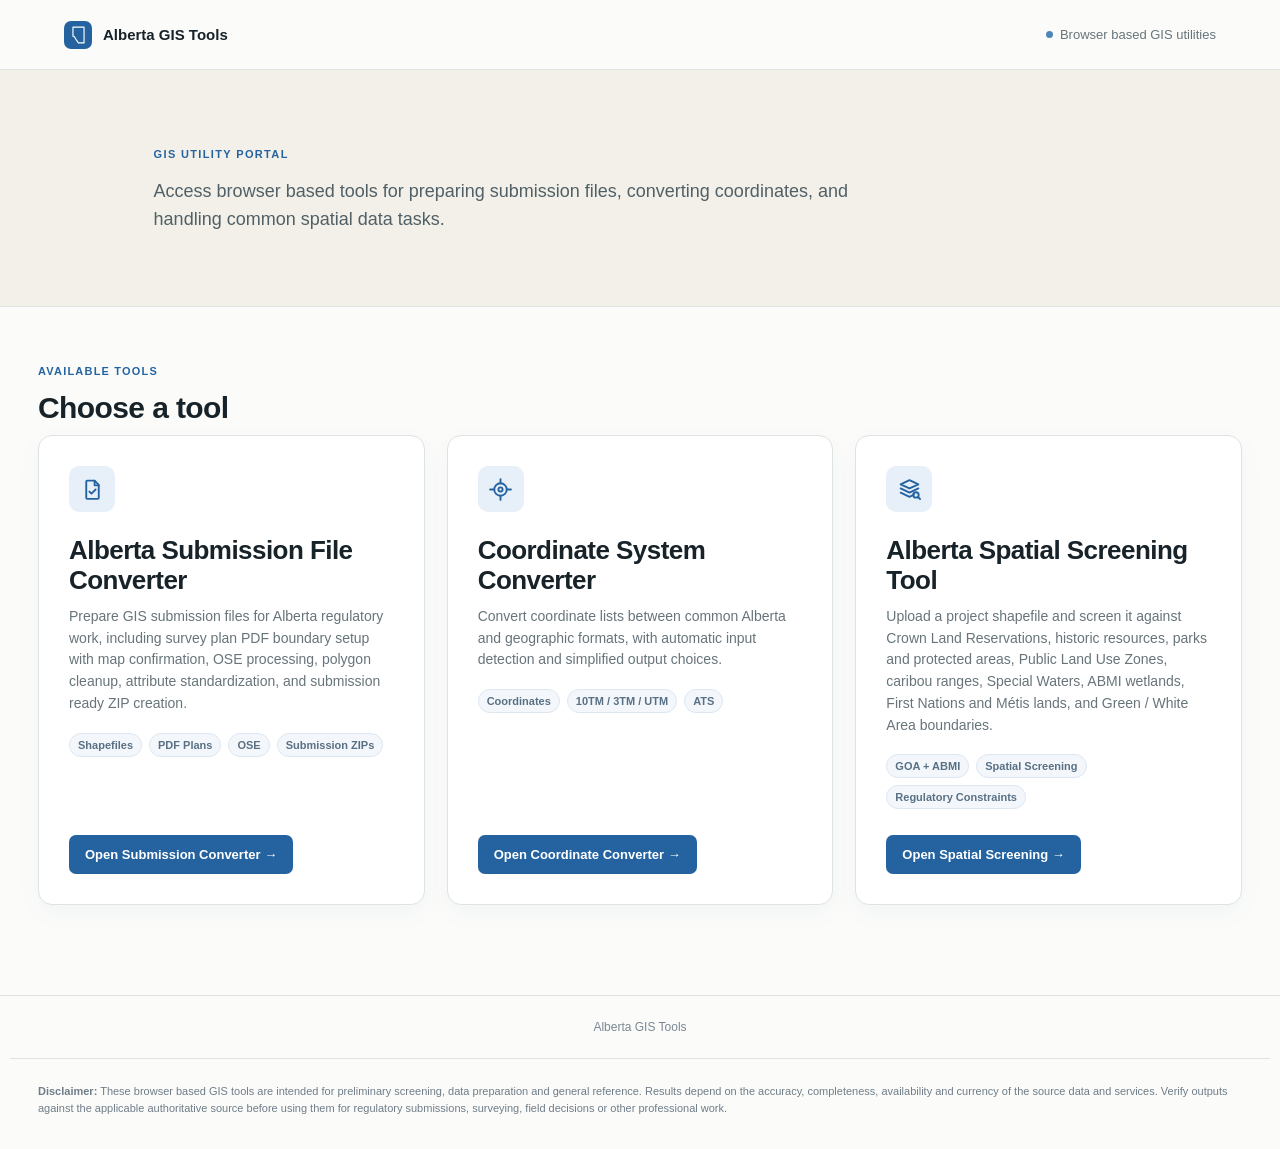
==== index.html @ 63a9482c "Add PDF plan workflow to submission converter card" ====
<!doctype html>
<html lang="en">
<head>
  <meta charset="utf-8">
  <meta name="viewport" content="width=device-width,initial-scale=1">
  <title>Alberta GIS Tools</title>
  <style>
    :root{
      --ink:#172229;
      --muted:#67747a;
      --line:#dce3e1;
      --paper:#fbfcfa;
      --blue:#2463a0;
      --blue-dark:#174a78;
      --mint:#e7f0f8;
      --sand:#f2f0e9;
      --white:#ffffff;
    }

    *{box-sizing:border-box}

    body{
      margin:0;
      background:var(--paper);
      color:var(--ink);
      font-family:Arial,Helvetica,sans-serif;
    }

    .topbar{
      height:70px;
      display:flex;
      align-items:center;
      justify-content:space-between;
      padding:0 clamp(24px,5vw,76px);
      border-bottom:1px solid var(--line);
      background:rgba(251,252,250,.96);
    }

    .brand{
      display:flex;
      align-items:center;
      gap:11px;
      font-size:15px;
      font-weight:700;
    }

    .brand-mark{
      width:28px;
      height:28px;
      border-radius:7px;
      display:grid;
      place-items:center;
      background:var(--blue);
      color:#fff;
      flex:0 0 28px;
    }

    .brand-mark svg{
      width:19px;
      height:22px;
      fill:none;
      stroke:currentColor;
      stroke-width:1.45;
      stroke-linecap:round;
      stroke-linejoin:round;
    }

    .status{
      display:flex;
      align-items:center;
      gap:7px;
      color:var(--muted);
      font-size:13px;
    }

    .status-dot{
      width:7px;
      height:7px;
      border-radius:50%;
      background:#4f86b8;
    }

    .hero{
      padding:78px clamp(24px,12vw,184px) 72px;
      background:var(--sand);
      border-bottom:1px solid var(--line);
    }

    .eyebrow{
      color:var(--blue);
      letter-spacing:1.35px;
      text-transform:uppercase;
      font-size:11px;
      font-weight:800;
    }

    h1{
      max-width:830px;
      margin:14px 0 18px;
      font:700 clamp(42px,5.4vw,74px)/.98 Arial,Helvetica,sans-serif;
      letter-spacing:-2.6px;
    }

    .hero p{
      max-width:760px;
      margin:18px 0 0;
      color:#516066;
      font-size:18px;
      line-height:1.55;
    }

    .content{
      max-width:1260px;
      margin:0 auto;
      padding:58px 28px 90px;
    }

    .section-label{
      color:var(--blue);
      letter-spacing:1.2px;
      text-transform:uppercase;
      font-size:11px;
      font-weight:800;
      margin-bottom:14px;
    }

    .section-title{
      margin:0 0 10px;
      font:700 30px/1.15 Arial,Helvetica,sans-serif;
      letter-spacing:-.6px;
    }

    .section-copy{
      margin:0 0 28px;
      max-width:700px;
      color:var(--muted);
      font-size:14px;
      line-height:1.55;
    }

    .tool-grid{
      display:grid;
      grid-template-columns:repeat(3,minmax(0,1fr));
      gap:22px;
    }

    .tool-card{
      min-height:300px;
      display:flex;
      flex-direction:column;
      justify-content:space-between;
      padding:30px;
      border:1px solid var(--line);
      border-radius:14px;
      background:var(--white);
      box-shadow:0 8px 24px rgba(31,72,110,.045);
      transition:transform .16s ease,border-color .16s ease,box-shadow .16s ease;
    }

    .tool-card:hover{
      transform:translateY(-2px);
      border-color:#a9bfd5;
      box-shadow:0 12px 30px rgba(31,72,110,.075);
    }

    .tool-icon{
      width:46px;
      height:46px;
      border-radius:10px;
      display:grid;
      place-items:center;
      background:var(--mint);
      color:var(--blue);
      margin-bottom:24px;
    }

    .tool-icon svg{
      width:25px;
      height:25px;
      fill:none;
      stroke:currentColor;
      stroke-width:1.8;
      stroke-linecap:round;
      stroke-linejoin:round;
    }

    .tool-card h2{
      margin:0 0 10px;
      font:700 26px/1.15 Arial,Helvetica,sans-serif;
      letter-spacing:-.55px;
    }

    .tool-card p{
      margin:0;
      color:var(--muted);
      font-size:14px;
      line-height:1.55;
      max-width:470px;
    }

    .tool-meta{
      margin-top:18px;
      display:flex;
      flex-wrap:wrap;
      gap:7px;
    }

    .pill{
      padding:5px 8px;
      border-radius:999px;
      background:#f3f7fb;
      border:1px solid #dce7f1;
      color:#597084;
      font-size:11px;
      font-weight:700;
    }

    .open-link{
      align-self:flex-start;
      margin-top:26px;
      display:inline-flex;
      align-items:center;
      gap:8px;
      text-decoration:none;
      color:#fff;
      background:var(--blue);
      border-radius:7px;
      padding:12px 16px;
      font-size:13px;
      font-weight:700;
    }

    .open-link:hover{
      background:var(--blue-dark);
    }

    .footer{
      border-top:1px solid var(--line);
      color:#7a8792;
      font-size:12px;
      text-align:center;
      padding:24px;
    }

    @media (max-width:980px){
      .tool-grid{grid-template-columns:repeat(2,minmax(0,1fr))}
    }

    @media (max-width:760px){
      .topbar{padding:0 20px}
      .hero{padding:56px 24px}
      .content{padding:42px 20px 70px}
      .tool-grid{grid-template-columns:1fr}
      .tool-card{min-height:250px}
      .status{display:none}
      h1{letter-spacing:-1.8px}
    }
  .site-disclaimer{border-top:1px solid var(--line);color:#6f7c88;max-width:1260px;margin:0 auto;padding:24px 28px 32px;font-size:11px;line-height:1.55;font-family:Arial,Helvetica,sans-serif}
</style>
</head>
<body>
  <header class="topbar">
    <div class="brand">
      <span class="brand-mark" aria-label="Outline of Alberta">
        <svg viewBox="0 0 24 24" aria-hidden="true">
          <path d="M5 2h14v20h-7l-.4-.7-.6-.4-.2-.7-.6-.5-.3-.8-.6-.5-.3-.7-.6-.7-.2-.8-.6-.5-.2-.6-.5-.4-.3-.7-.6-.4H5Z"/>
        </svg>
      </span>
      <span>Alberta GIS Tools</span>
    </div>
    <div class="status">
      <span class="status-dot"></span>
      Browser based GIS utilities
    </div>
  </header>

  <section class="hero">
    <div class="eyebrow">GIS Utility Portal</div>
    <p>
      Access browser based tools for preparing submission files, converting coordinates,
      and handling common spatial data tasks.
    </p>
  </section>

  <main class="content">
    <div class="section-label">Available tools</div>
    <h2 class="section-title">Choose a tool</h2>
<div class="tool-grid">
      <article class="tool-card">
        <div>
          <div class="tool-icon" aria-label="Submission file preparation">
            <svg viewBox="0 0 24 24" aria-hidden="true">
              <path d="M7 3.5h7l4 4V20a1 1 0 0 1-1 1H7a1 1 0 0 1-1-1V4.5a1 1 0 0 1 1-1Z"/>
              <path d="M14 3.5V8h4"/>
              <path d="m9 14 2 2 4-4"/>
            </svg>
          </div>
          <h2>Alberta Submission File Converter</h2>
          <p>
            Prepare GIS submission files for Alberta regulatory work, including survey plan PDF boundary setup with map confirmation,
            OSE processing, polygon cleanup, attribute standardization, and submission ready ZIP creation.
          </p>
          <div class="tool-meta">
            <span class="pill">Shapefiles</span>
            <span class="pill">PDF Plans</span>
            <span class="pill">OSE</span>
            <span class="pill">Submission ZIPs</span>
          </div>
        </div>
        <a class="open-link"
           href="https://rjconstantin.github.io/alberta-submission-file-converter/">
          Open Submission Converter →
        </a>
      </article>

      <article class="tool-card">
        <div>
          <div class="tool-icon" aria-label="Coordinate conversion">
            <svg viewBox="0 0 24 24" aria-hidden="true">
              <circle cx="12" cy="12" r="6"/>
              <circle cx="12" cy="12" r="2"/>
              <path d="M12 2v4M12 18v4M2 12h4M18 12h4"/>
            </svg>
          </div>
          <h2>Coordinate System Converter</h2>
          <p>
            Convert coordinate lists between common Alberta and geographic formats,
            with automatic input detection and simplified output choices.
          </p>
          <div class="tool-meta">
            <span class="pill">Coordinates</span>
            <span class="pill">10TM / 3TM / UTM</span>
            <span class="pill">ATS</span>
          </div>
        </div>
        <a class="open-link"
           href="https://rjconstantin.github.io/coordinate-system-converter/">
          Open Coordinate Converter →
        </a>
      </article>

      <article class="tool-card">
        <div>
          <div class="tool-icon" aria-label="Spatial screening">
            <svg viewBox="0 0 24 24" aria-hidden="true">
              <path d="m3.5 7 8.5-4 8.5 4-8.5 4-8.5-4Z"/>
              <path d="m3.5 11 8.5 4 8.5-4"/>
              <path d="m3.5 15 8.5 4 4.2-2"/>
              <circle cx="18.2" cy="17.2" r="2.6"/>
              <path d="m20.1 19.1 2 2"/>
            </svg>
          </div>
          <h2>Alberta Spatial Screening Tool</h2>
          <p>
            Upload a project shapefile and screen it against Crown Land Reservations, historic resources,
            parks and protected areas, Public Land Use Zones, caribou ranges, Special Waters, ABMI wetlands,
            First Nations and Métis lands, and Green / White Area boundaries.
          </p>
          <div class="tool-meta">
            <span class="pill">GOA + ABMI</span>
            <span class="pill">Spatial Screening</span>
            <span class="pill">Regulatory Constraints</span>
          </div>
        </div>
        <a class="open-link"
           href="./clr-overlap-checker/">
          Open Spatial Screening →
        </a>
      </article>
    </div>
  </main>

  <footer class="footer">
    Alberta GIS Tools
  </footer>
<footer class="site-disclaimer"><strong>Disclaimer:</strong> These browser based GIS tools are intended for preliminary screening, data preparation and general reference. Results depend on the accuracy, completeness, availability and currency of the source data and services. Verify outputs against the applicable authoritative source before using them for regulatory submissions, surveying, field decisions or other professional work.</footer>
</body>
</html>
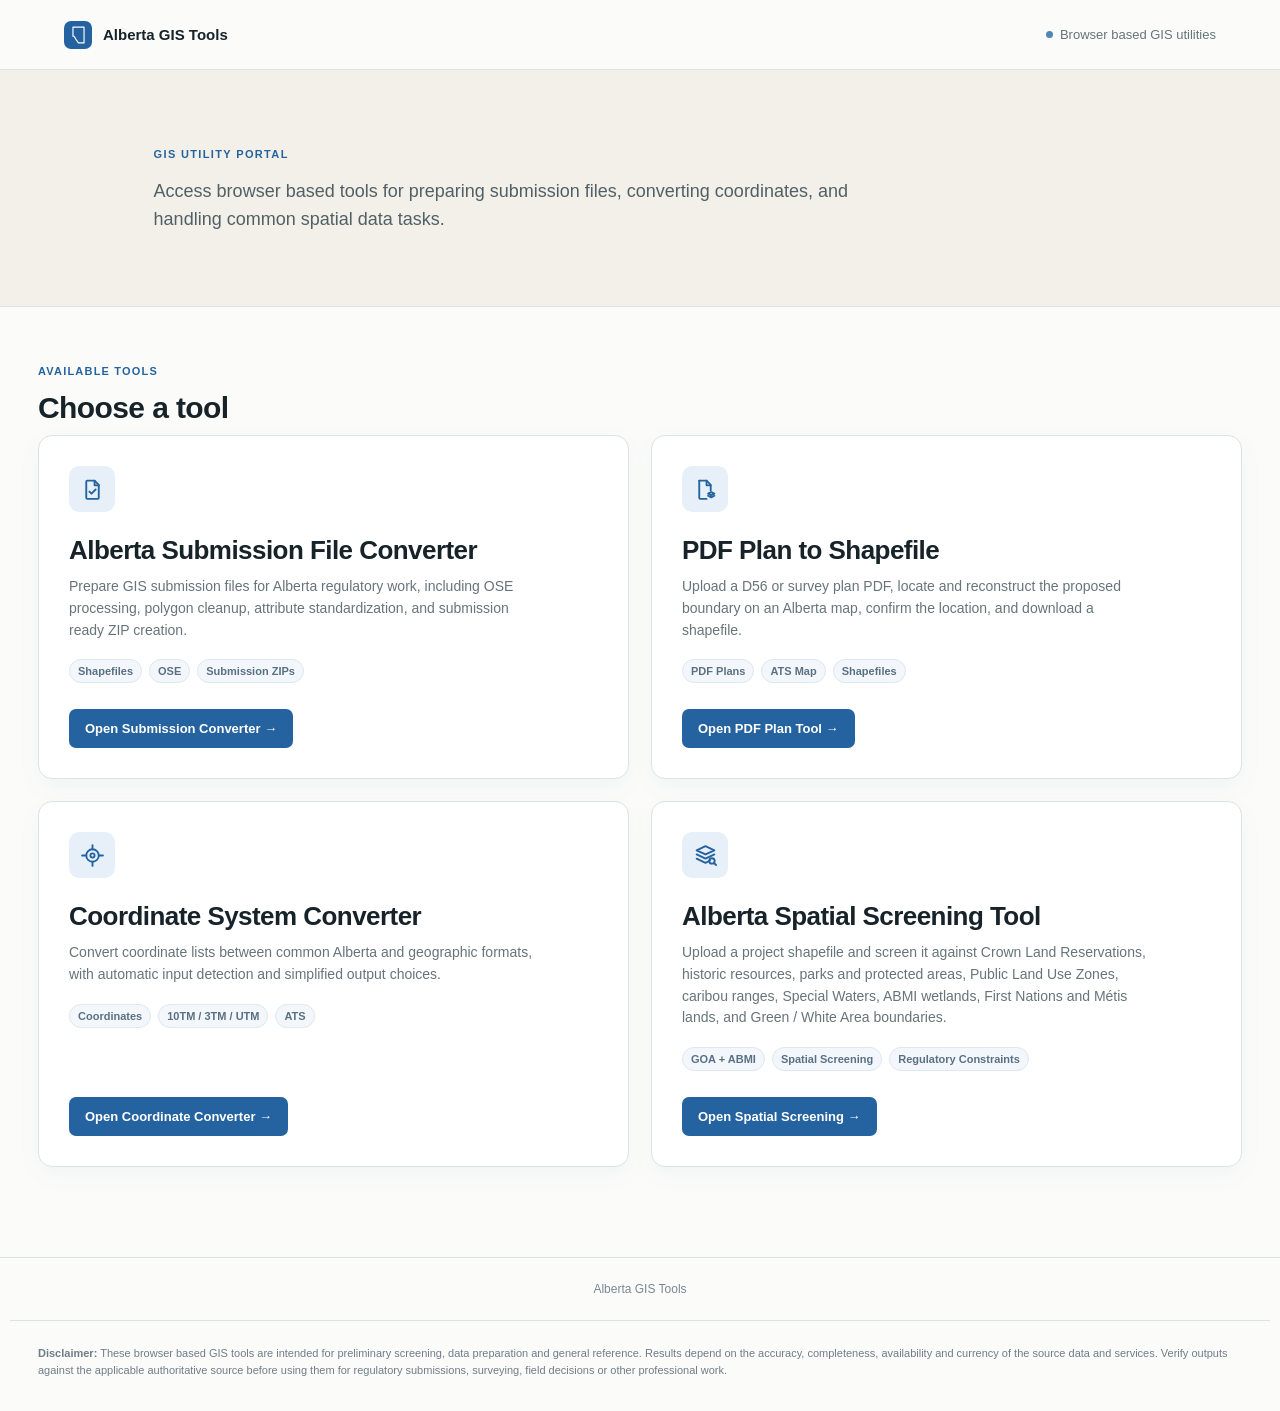
==== commit c611194d: "Add standalone PDF plan tool to portal" ====
--- a/index.html
+++ b/index.html
@@ -16,363 +16,108 @@
       --sand:#f2f0e9;
       --white:#ffffff;
     }
-
     *{box-sizing:border-box}
-
-    body{
-      margin:0;
-      background:var(--paper);
-      color:var(--ink);
-      font-family:Arial,Helvetica,sans-serif;
-    }
-
-    .topbar{
-      height:70px;
-      display:flex;
-      align-items:center;
-      justify-content:space-between;
-      padding:0 clamp(24px,5vw,76px);
-      border-bottom:1px solid var(--line);
-      background:rgba(251,252,250,.96);
-    }
-
-    .brand{
-      display:flex;
-      align-items:center;
-      gap:11px;
-      font-size:15px;
-      font-weight:700;
-    }
-
-    .brand-mark{
-      width:28px;
-      height:28px;
-      border-radius:7px;
-      display:grid;
-      place-items:center;
-      background:var(--blue);
-      color:#fff;
-      flex:0 0 28px;
-    }
-
-    .brand-mark svg{
-      width:19px;
-      height:22px;
-      fill:none;
-      stroke:currentColor;
-      stroke-width:1.45;
-      stroke-linecap:round;
-      stroke-linejoin:round;
-    }
-
-    .status{
-      display:flex;
-      align-items:center;
-      gap:7px;
-      color:var(--muted);
-      font-size:13px;
-    }
-
-    .status-dot{
-      width:7px;
-      height:7px;
-      border-radius:50%;
-      background:#4f86b8;
-    }
-
-    .hero{
-      padding:78px clamp(24px,12vw,184px) 72px;
-      background:var(--sand);
-      border-bottom:1px solid var(--line);
-    }
-
-    .eyebrow{
-      color:var(--blue);
-      letter-spacing:1.35px;
-      text-transform:uppercase;
-      font-size:11px;
-      font-weight:800;
-    }
-
-    h1{
-      max-width:830px;
-      margin:14px 0 18px;
-      font:700 clamp(42px,5.4vw,74px)/.98 Arial,Helvetica,sans-serif;
-      letter-spacing:-2.6px;
-    }
-
-    .hero p{
-      max-width:760px;
-      margin:18px 0 0;
-      color:#516066;
-      font-size:18px;
-      line-height:1.55;
-    }
-
-    .content{
-      max-width:1260px;
-      margin:0 auto;
-      padding:58px 28px 90px;
-    }
-
-    .section-label{
-      color:var(--blue);
-      letter-spacing:1.2px;
-      text-transform:uppercase;
-      font-size:11px;
-      font-weight:800;
-      margin-bottom:14px;
-    }
-
-    .section-title{
-      margin:0 0 10px;
-      font:700 30px/1.15 Arial,Helvetica,sans-serif;
-      letter-spacing:-.6px;
-    }
-
-    .section-copy{
-      margin:0 0 28px;
-      max-width:700px;
-      color:var(--muted);
-      font-size:14px;
-      line-height:1.55;
-    }
-
-    .tool-grid{
-      display:grid;
-      grid-template-columns:repeat(3,minmax(0,1fr));
-      gap:22px;
-    }
-
-    .tool-card{
-      min-height:300px;
-      display:flex;
-      flex-direction:column;
-      justify-content:space-between;
-      padding:30px;
-      border:1px solid var(--line);
-      border-radius:14px;
-      background:var(--white);
-      box-shadow:0 8px 24px rgba(31,72,110,.045);
-      transition:transform .16s ease,border-color .16s ease,box-shadow .16s ease;
-    }
-
-    .tool-card:hover{
-      transform:translateY(-2px);
-      border-color:#a9bfd5;
-      box-shadow:0 12px 30px rgba(31,72,110,.075);
-    }
-
-    .tool-icon{
-      width:46px;
-      height:46px;
-      border-radius:10px;
-      display:grid;
-      place-items:center;
-      background:var(--mint);
-      color:var(--blue);
-      margin-bottom:24px;
-    }
-
-    .tool-icon svg{
-      width:25px;
-      height:25px;
-      fill:none;
-      stroke:currentColor;
-      stroke-width:1.8;
-      stroke-linecap:round;
-      stroke-linejoin:round;
-    }
-
-    .tool-card h2{
-      margin:0 0 10px;
-      font:700 26px/1.15 Arial,Helvetica,sans-serif;
-      letter-spacing:-.55px;
-    }
-
-    .tool-card p{
-      margin:0;
-      color:var(--muted);
-      font-size:14px;
-      line-height:1.55;
-      max-width:470px;
-    }
-
-    .tool-meta{
-      margin-top:18px;
-      display:flex;
-      flex-wrap:wrap;
-      gap:7px;
-    }
-
-    .pill{
-      padding:5px 8px;
-      border-radius:999px;
-      background:#f3f7fb;
-      border:1px solid #dce7f1;
-      color:#597084;
-      font-size:11px;
-      font-weight:700;
-    }
-
-    .open-link{
-      align-self:flex-start;
-      margin-top:26px;
-      display:inline-flex;
-      align-items:center;
-      gap:8px;
-      text-decoration:none;
-      color:#fff;
-      background:var(--blue);
-      border-radius:7px;
-      padding:12px 16px;
-      font-size:13px;
-      font-weight:700;
-    }
-
-    .open-link:hover{
-      background:var(--blue-dark);
-    }
-
-    .footer{
-      border-top:1px solid var(--line);
-      color:#7a8792;
-      font-size:12px;
-      text-align:center;
-      padding:24px;
-    }
-
-    @media (max-width:980px){
-      .tool-grid{grid-template-columns:repeat(2,minmax(0,1fr))}
-    }
-
-    @media (max-width:760px){
-      .topbar{padding:0 20px}
-      .hero{padding:56px 24px}
-      .content{padding:42px 20px 70px}
-      .tool-grid{grid-template-columns:1fr}
-      .tool-card{min-height:250px}
-      .status{display:none}
-      h1{letter-spacing:-1.8px}
-    }
-  .site-disclaimer{border-top:1px solid var(--line);color:#6f7c88;max-width:1260px;margin:0 auto;padding:24px 28px 32px;font-size:11px;line-height:1.55;font-family:Arial,Helvetica,sans-serif}
-</style>
+    body{margin:0;background:var(--paper);color:var(--ink);font-family:Arial,Helvetica,sans-serif}
+    .topbar{height:70px;display:flex;align-items:center;justify-content:space-between;padding:0 clamp(24px,5vw,76px);border-bottom:1px solid var(--line);background:rgba(251,252,250,.96)}
+    .brand{display:flex;align-items:center;gap:11px;font-size:15px;font-weight:700}
+    .brand-mark{width:28px;height:28px;border-radius:7px;display:grid;place-items:center;background:var(--blue);color:#fff;flex:0 0 28px}
+    .brand-mark svg{width:19px;height:22px;fill:none;stroke:currentColor;stroke-width:1.45;stroke-linecap:round;stroke-linejoin:round}
+    .status{display:flex;align-items:center;gap:7px;color:var(--muted);font-size:13px}
+    .status-dot{width:7px;height:7px;border-radius:50%;background:#4f86b8}
+    .hero{padding:78px clamp(24px,12vw,184px) 72px;background:var(--sand);border-bottom:1px solid var(--line)}
+    .eyebrow{color:var(--blue);letter-spacing:1.35px;text-transform:uppercase;font-size:11px;font-weight:800}
+    h1{max-width:830px;margin:14px 0 18px;font:700 clamp(42px,5.4vw,74px)/.98 Arial,Helvetica,sans-serif;letter-spacing:-2.6px}
+    .hero p{max-width:760px;margin:18px 0 0;color:#516066;font-size:18px;line-height:1.55}
+    .content{max-width:1260px;margin:0 auto;padding:58px 28px 90px}
+    .section-label{color:var(--blue);letter-spacing:1.2px;text-transform:uppercase;font-size:11px;font-weight:800;margin-bottom:14px}
+    .section-title{margin:0 0 10px;font:700 30px/1.15 Arial,Helvetica,sans-serif;letter-spacing:-.6px}
+    .tool-grid{display:grid;grid-template-columns:repeat(2,minmax(0,1fr));gap:22px}
+    .tool-card{min-height:300px;display:flex;flex-direction:column;justify-content:space-between;padding:30px;border:1px solid var(--line);border-radius:14px;background:var(--white);box-shadow:0 8px 24px rgba(31,72,110,.045);transition:transform .16s ease,border-color .16s ease,box-shadow .16s ease}
+    .tool-card:hover{transform:translateY(-2px);border-color:#a9bfd5;box-shadow:0 12px 30px rgba(31,72,110,.075)}
+    .tool-icon{width:46px;height:46px;border-radius:10px;display:grid;place-items:center;background:var(--mint);color:var(--blue);margin-bottom:24px}
+    .tool-icon svg{width:25px;height:25px;fill:none;stroke:currentColor;stroke-width:1.8;stroke-linecap:round;stroke-linejoin:round}
+    .tool-card h2{margin:0 0 10px;font:700 26px/1.15 Arial,Helvetica,sans-serif;letter-spacing:-.55px}
+    .tool-card p{margin:0;color:var(--muted);font-size:14px;line-height:1.55;max-width:470px}
+    .tool-meta{margin-top:18px;display:flex;flex-wrap:wrap;gap:7px}
+    .pill{padding:5px 8px;border-radius:999px;background:#f3f7fb;border:1px solid #dce7f1;color:#597084;font-size:11px;font-weight:700}
+    .open-link{align-self:flex-start;margin-top:26px;display:inline-flex;align-items:center;gap:8px;text-decoration:none;color:#fff;background:var(--blue);border-radius:7px;padding:12px 16px;font-size:13px;font-weight:700}
+    .open-link:hover{background:var(--blue-dark)}
+    .footer{border-top:1px solid var(--line);color:#7a8792;font-size:12px;text-align:center;padding:24px}
+    .site-disclaimer{border-top:1px solid var(--line);color:#6f7c88;max-width:1260px;margin:0 auto;padding:24px 28px 32px;font-size:11px;line-height:1.55;font-family:Arial,Helvetica,sans-serif}
+    @media(max-width:760px){.topbar{padding:0 20px}.hero{padding:56px 24px}.content{padding:42px 20px 70px}.tool-grid{grid-template-columns:1fr}.tool-card{min-height:250px}.status{display:none}h1{letter-spacing:-1.8px}}
+  </style>
 </head>
 <body>
   <header class="topbar">
     <div class="brand">
       <span class="brand-mark" aria-label="Outline of Alberta">
-        <svg viewBox="0 0 24 24" aria-hidden="true">
-          <path d="M5 2h14v20h-7l-.4-.7-.6-.4-.2-.7-.6-.5-.3-.8-.6-.5-.3-.7-.6-.7-.2-.8-.6-.5-.2-.6-.5-.4-.3-.7-.6-.4H5Z"/>
-        </svg>
+        <svg viewBox="0 0 24 24" aria-hidden="true"><path d="M5 2h14v20h-7l-.4-.7-.6-.4-.2-.7-.6-.5-.3-.8-.6-.5-.3-.7-.6-.7-.2-.8-.6-.5-.2-.6-.5-.4-.3-.7-.6-.4H5Z"/></svg>
       </span>
       <span>Alberta GIS Tools</span>
     </div>
-    <div class="status">
-      <span class="status-dot"></span>
-      Browser based GIS utilities
-    </div>
+    <div class="status"><span class="status-dot"></span>Browser based GIS utilities</div>
   </header>
 
   <section class="hero">
     <div class="eyebrow">GIS Utility Portal</div>
-    <p>
-      Access browser based tools for preparing submission files, converting coordinates,
-      and handling common spatial data tasks.
-    </p>
+    <p>Access browser based tools for preparing submission files, converting coordinates, and handling common spatial data tasks.</p>
   </section>
 
   <main class="content">
     <div class="section-label">Available tools</div>
     <h2 class="section-title">Choose a tool</h2>
-<div class="tool-grid">
+    <div class="tool-grid">
       <article class="tool-card">
         <div>
           <div class="tool-icon" aria-label="Submission file preparation">
-            <svg viewBox="0 0 24 24" aria-hidden="true">
-              <path d="M7 3.5h7l4 4V20a1 1 0 0 1-1 1H7a1 1 0 0 1-1-1V4.5a1 1 0 0 1 1-1Z"/>
-              <path d="M14 3.5V8h4"/>
-              <path d="m9 14 2 2 4-4"/>
-            </svg>
+            <svg viewBox="0 0 24 24" aria-hidden="true"><path d="M7 3.5h7l4 4V20a1 1 0 0 1-1 1H7a1 1 0 0 1-1-1V4.5a1 1 0 0 1 1-1Z"/><path d="M14 3.5V8h4"/><path d="m9 14 2 2 4-4"/></svg>
           </div>
           <h2>Alberta Submission File Converter</h2>
-          <p>
-            Prepare GIS submission files for Alberta regulatory work, including survey plan PDF boundary setup with map confirmation,
-            OSE processing, polygon cleanup, attribute standardization, and submission ready ZIP creation.
-          </p>
-          <div class="tool-meta">
-            <span class="pill">Shapefiles</span>
-            <span class="pill">PDF Plans</span>
-            <span class="pill">OSE</span>
-            <span class="pill">Submission ZIPs</span>
+          <p>Prepare GIS submission files for Alberta regulatory work, including OSE processing, polygon cleanup, attribute standardization, and submission ready ZIP creation.</p>
+          <div class="tool-meta"><span class="pill">Shapefiles</span><span class="pill">OSE</span><span class="pill">Submission ZIPs</span></div>
+        </div>
+        <a class="open-link" href="https://rjconstantin.github.io/alberta-submission-file-converter/">Open Submission Converter →</a>
+      </article>
+
+      <article class="tool-card">
+        <div>
+          <div class="tool-icon" aria-label="PDF plan to shapefile">
+            <svg viewBox="0 0 24 24" aria-hidden="true"><path d="M6 3.5h7l4 4V13"/><path d="M13 3.5V8h4"/><path d="M6 3.5v16.5a1 1 0 0 0 1 1h6"/><path d="m14.5 16 3-1.5 3 1.5-3 1.5-3-1.5Z"/><path d="m14.5 18 3 1.5 3-1.5"/></svg>
           </div>
+          <h2>PDF Plan to Shapefile</h2>
+          <p>Upload a D56 or survey plan PDF, locate and reconstruct the proposed boundary on an Alberta map, confirm the location, and download a shapefile.</p>
+          <div class="tool-meta"><span class="pill">PDF Plans</span><span class="pill">ATS Map</span><span class="pill">Shapefiles</span></div>
         </div>
-        <a class="open-link"
-           href="https://rjconstantin.github.io/alberta-submission-file-converter/">
-          Open Submission Converter →
-        </a>
+        <a class="open-link" href="./pdf-plan-to-shapefile/">Open PDF Plan Tool →</a>
       </article>
 
       <article class="tool-card">
         <div>
           <div class="tool-icon" aria-label="Coordinate conversion">
-            <svg viewBox="0 0 24 24" aria-hidden="true">
-              <circle cx="12" cy="12" r="6"/>
-              <circle cx="12" cy="12" r="2"/>
-              <path d="M12 2v4M12 18v4M2 12h4M18 12h4"/>
-            </svg>
+            <svg viewBox="0 0 24 24" aria-hidden="true"><circle cx="12" cy="12" r="6"/><circle cx="12" cy="12" r="2"/><path d="M12 2v4M12 18v4M2 12h4M18 12h4"/></svg>
           </div>
           <h2>Coordinate System Converter</h2>
-          <p>
-            Convert coordinate lists between common Alberta and geographic formats,
-            with automatic input detection and simplified output choices.
-          </p>
-          <div class="tool-meta">
-            <span class="pill">Coordinates</span>
-            <span class="pill">10TM / 3TM / UTM</span>
-            <span class="pill">ATS</span>
-          </div>
+          <p>Convert coordinate lists between common Alberta and geographic formats, with automatic input detection and simplified output choices.</p>
+          <div class="tool-meta"><span class="pill">Coordinates</span><span class="pill">10TM / 3TM / UTM</span><span class="pill">ATS</span></div>
         </div>
-        <a class="open-link"
-           href="https://rjconstantin.github.io/coordinate-system-converter/">
-          Open Coordinate Converter →
-        </a>
+        <a class="open-link" href="https://rjconstantin.github.io/coordinate-system-converter/">Open Coordinate Converter →</a>
       </article>
 
       <article class="tool-card">
         <div>
           <div class="tool-icon" aria-label="Spatial screening">
-            <svg viewBox="0 0 24 24" aria-hidden="true">
-              <path d="m3.5 7 8.5-4 8.5 4-8.5 4-8.5-4Z"/>
-              <path d="m3.5 11 8.5 4 8.5-4"/>
-              <path d="m3.5 15 8.5 4 4.2-2"/>
-              <circle cx="18.2" cy="17.2" r="2.6"/>
-              <path d="m20.1 19.1 2 2"/>
-            </svg>
+            <svg viewBox="0 0 24 24" aria-hidden="true"><path d="m3.5 7 8.5-4 8.5 4-8.5 4-8.5-4Z"/><path d="m3.5 11 8.5 4 8.5-4"/><path d="m3.5 15 8.5 4 4.2-2"/><circle cx="18.2" cy="17.2" r="2.6"/><path d="m20.1 19.1 2 2"/></svg>
           </div>
           <h2>Alberta Spatial Screening Tool</h2>
-          <p>
-            Upload a project shapefile and screen it against Crown Land Reservations, historic resources,
-            parks and protected areas, Public Land Use Zones, caribou ranges, Special Waters, ABMI wetlands,
-            First Nations and Métis lands, and Green / White Area boundaries.
-          </p>
-          <div class="tool-meta">
-            <span class="pill">GOA + ABMI</span>
-            <span class="pill">Spatial Screening</span>
-            <span class="pill">Regulatory Constraints</span>
-          </div>
+          <p>Upload a project shapefile and screen it against Crown Land Reservations, historic resources, parks and protected areas, Public Land Use Zones, caribou ranges, Special Waters, ABMI wetlands, First Nations and Métis lands, and Green / White Area boundaries.</p>
+          <div class="tool-meta"><span class="pill">GOA + ABMI</span><span class="pill">Spatial Screening</span><span class="pill">Regulatory Constraints</span></div>
         </div>
-        <a class="open-link"
-           href="./clr-overlap-checker/">
-          Open Spatial Screening →
-        </a>
+        <a class="open-link" href="./clr-overlap-checker/">Open Spatial Screening →</a>
       </article>
     </div>
   </main>
 
-  <footer class="footer">
-    Alberta GIS Tools
-  </footer>
-<footer class="site-disclaimer"><strong>Disclaimer:</strong> These browser based GIS tools are intended for preliminary screening, data preparation and general reference. Results depend on the accuracy, completeness, availability and currency of the source data and services. Verify outputs against the applicable authoritative source before using them for regulatory submissions, surveying, field decisions or other professional work.</footer>
+  <footer class="footer">Alberta GIS Tools</footer>
+  <footer class="site-disclaimer"><strong>Disclaimer:</strong> These browser based GIS tools are intended for preliminary screening, data preparation and general reference. Results depend on the accuracy, completeness, availability and currency of the source data and services. Verify outputs against the applicable authoritative source before using them for regulatory submissions, surveying, field decisions or other professional work.</footer>
 </body>
 </html>
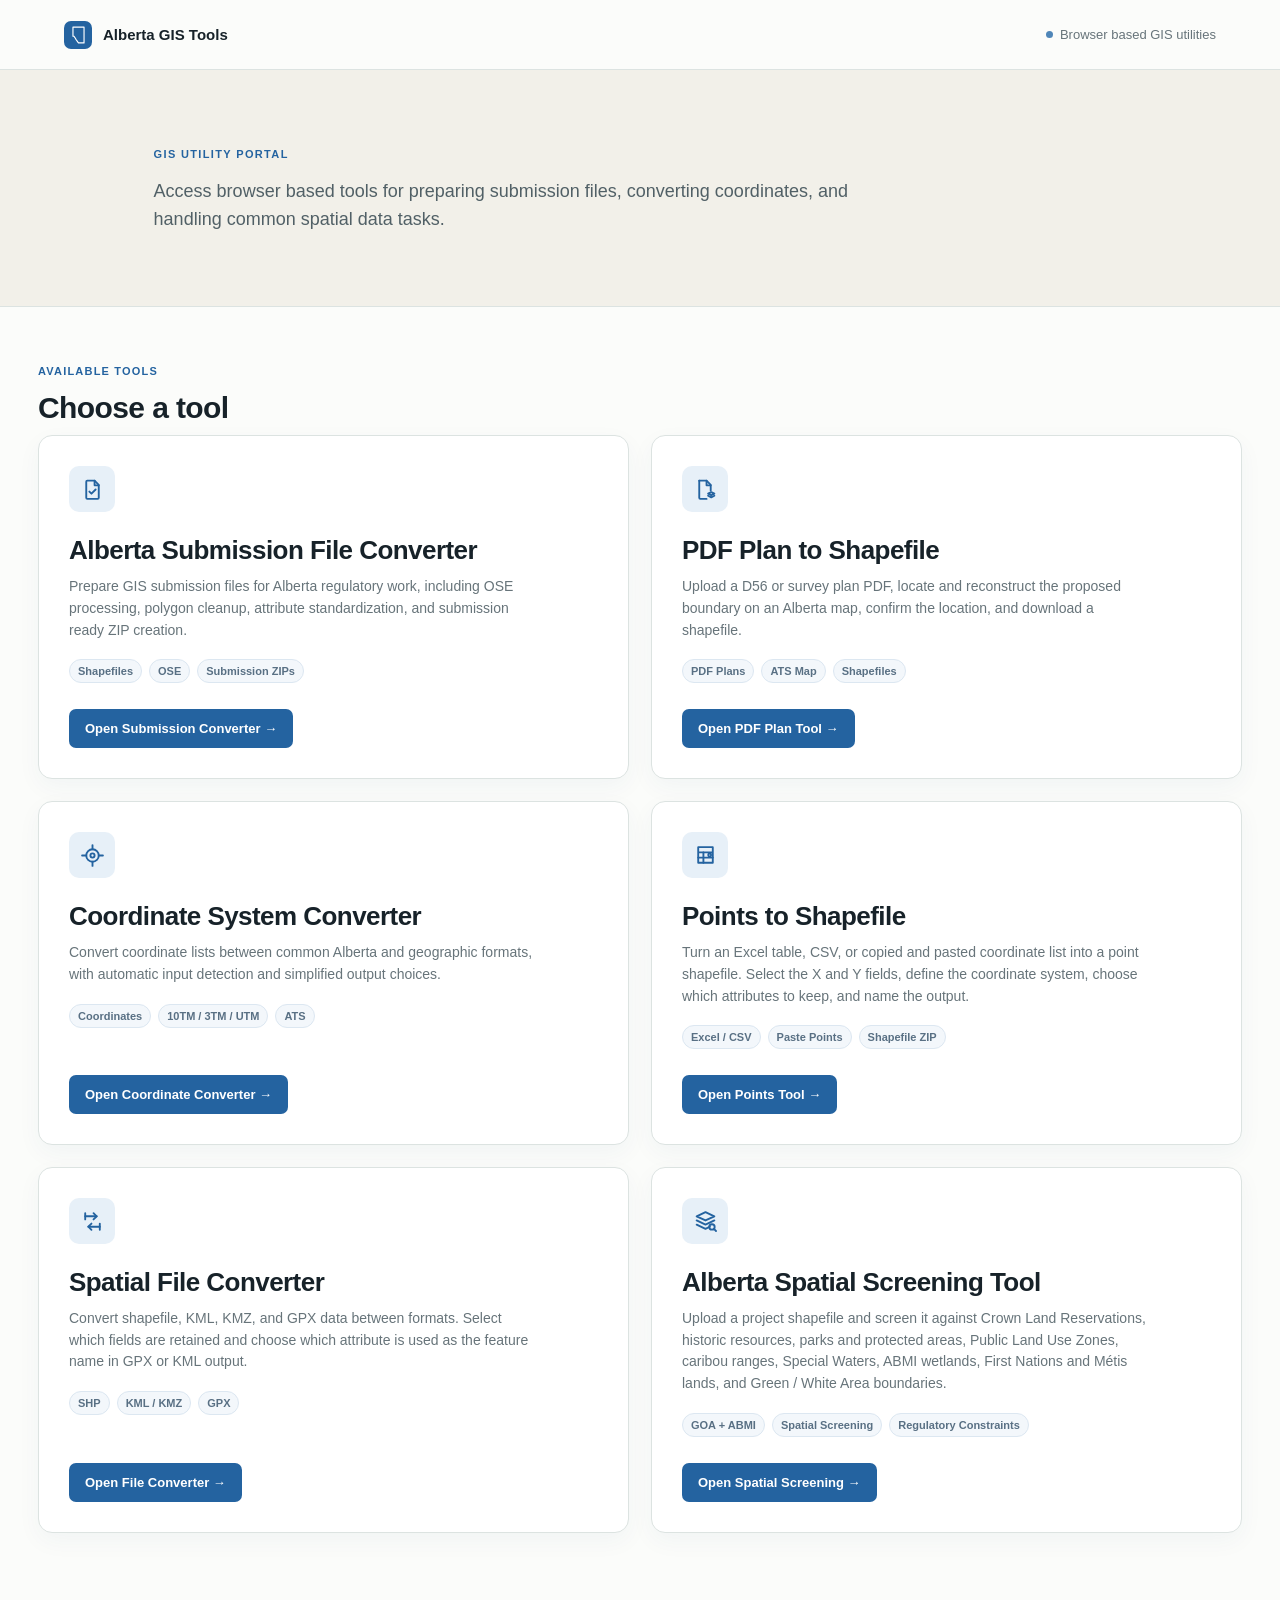
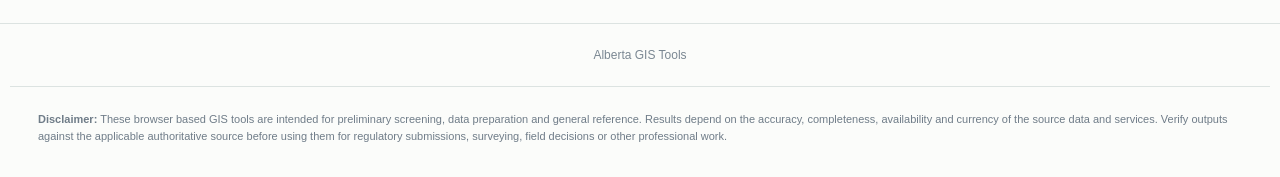
==== commit 23bf961f: "Add new conversion tools to GIS Tools homepage" ====
--- a/index.html
+++ b/index.html
@@ -88,7 +88,7 @@
           <p>Upload a D56 or survey plan PDF, locate and reconstruct the proposed boundary on an Alberta map, confirm the location, and download a shapefile.</p>
           <div class="tool-meta"><span class="pill">PDF Plans</span><span class="pill">ATS Map</span><span class="pill">Shapefiles</span></div>
         </div>
-        <a class="open-link" href="./pdf-plan-to-shapefile/">Open PDF Plan Tool →</a>
+        <a class="open-link" href="https://rjconstantin.github.io/pdf-plan-to-shapefile/">Open PDF Plan Tool →</a>
       </article>
 
       <article class="tool-card">
@@ -101,6 +101,30 @@
           <div class="tool-meta"><span class="pill">Coordinates</span><span class="pill">10TM / 3TM / UTM</span><span class="pill">ATS</span></div>
         </div>
         <a class="open-link" href="https://rjconstantin.github.io/coordinate-system-converter/">Open Coordinate Converter →</a>
+      </article>
+
+      <article class="tool-card">
+        <div>
+          <div class="tool-icon" aria-label="Point table to shapefile">
+            <svg viewBox="0 0 24 24" aria-hidden="true"><path d="M5 4h14v5H5zM5 9v10h14V9"/><path d="M10 9v10M5 14h14"/><circle cx="16" cy="11.5" r="1.4"/></svg>
+          </div>
+          <h2>Points to Shapefile</h2>
+          <p>Turn an Excel table, CSV, or copied and pasted coordinate list into a point shapefile. Select the X and Y fields, define the coordinate system, choose which attributes to keep, and name the output.</p>
+          <div class="tool-meta"><span class="pill">Excel / CSV</span><span class="pill">Paste Points</span><span class="pill">Shapefile ZIP</span></div>
+        </div>
+        <a class="open-link" href="./table-to-shapefile/">Open Points Tool →</a>
+      </article>
+
+      <article class="tool-card">
+        <div>
+          <div class="tool-icon" aria-label="Spatial file format conversion">
+            <svg viewBox="0 0 24 24" aria-hidden="true"><path d="M5 7h11"/><path d="m13 4 3 3-3 3"/><path d="M19 17H8"/><path d="m11 14-3 3 3 3"/><path d="M5 4v6M19 14v6"/></svg>
+          </div>
+          <h2>Spatial File Converter</h2>
+          <p>Convert shapefile, KML, KMZ, and GPX data between formats. Select which fields are retained and choose which attribute is used as the feature name in GPX or KML output.</p>
+          <div class="tool-meta"><span class="pill">SHP</span><span class="pill">KML / KMZ</span><span class="pill">GPX</span></div>
+        </div>
+        <a class="open-link" href="./spatial-file-converter/">Open File Converter →</a>
       </article>
 
       <article class="tool-card">
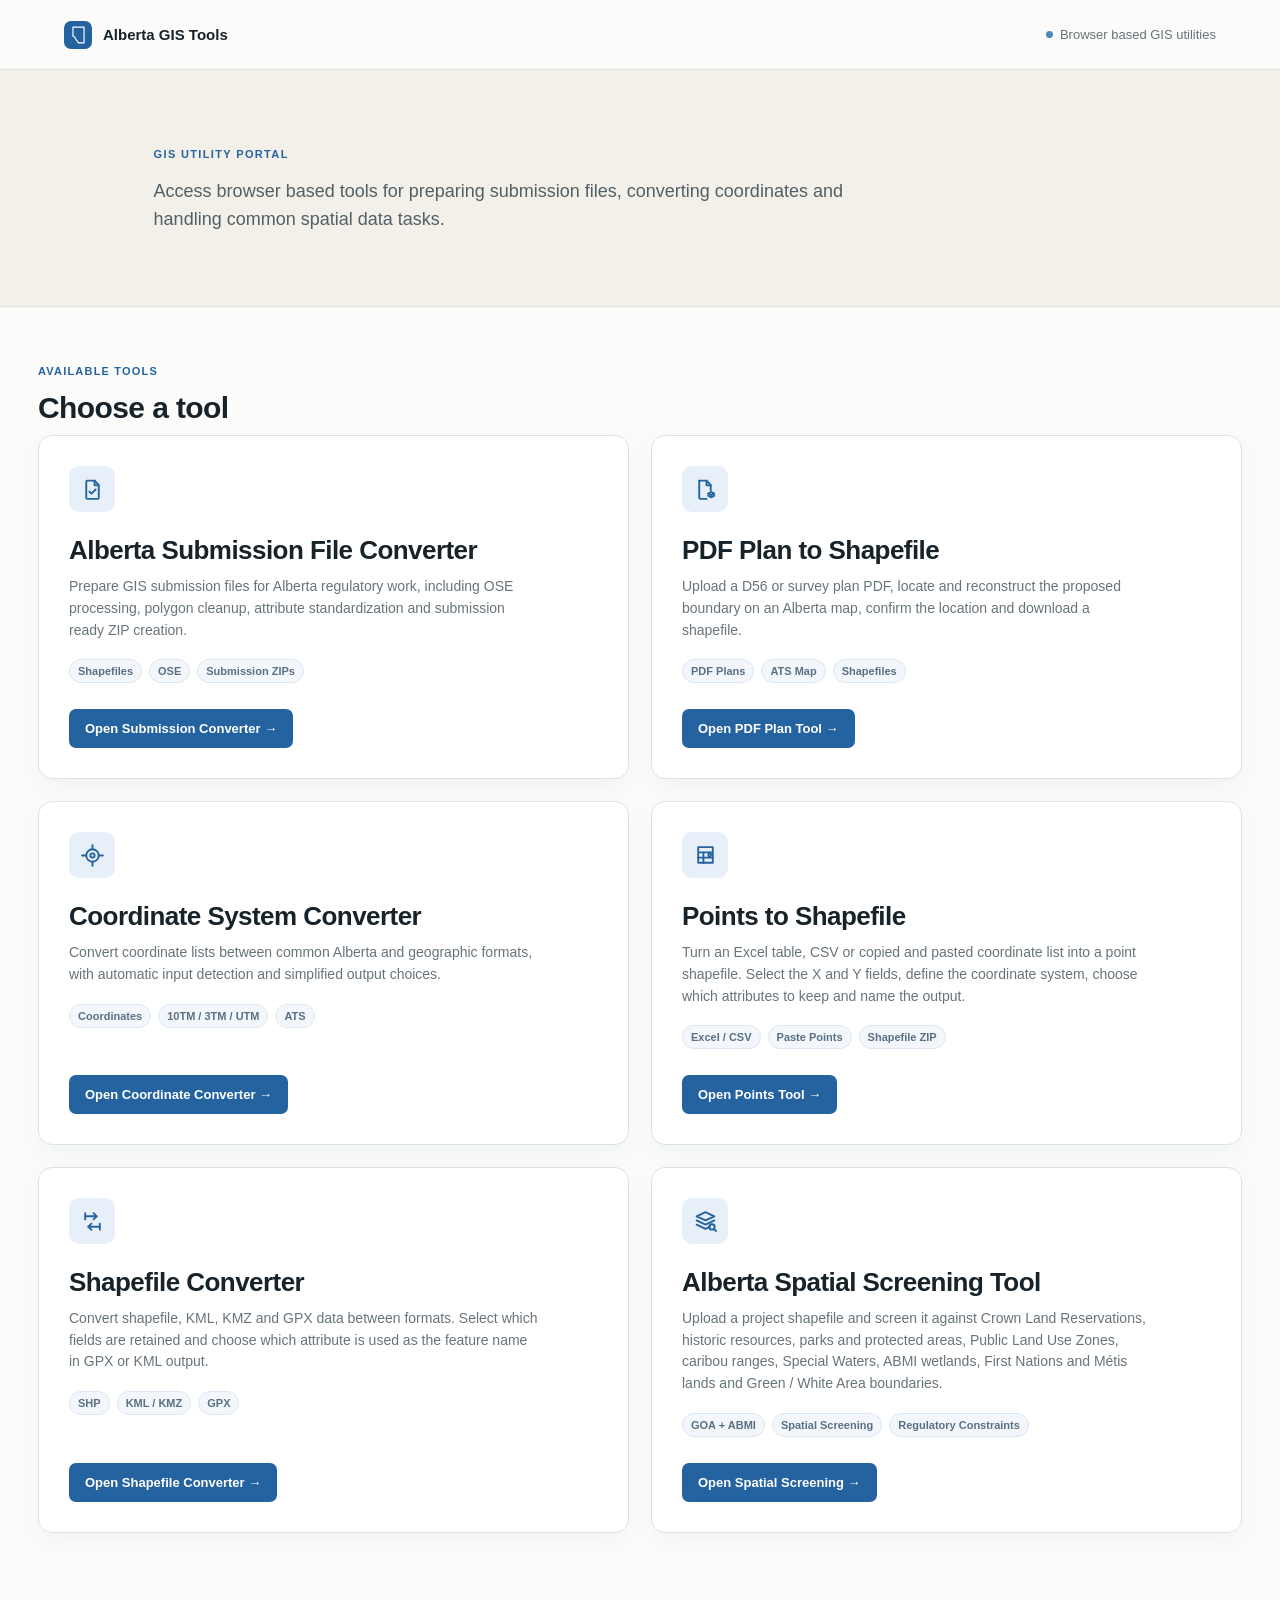
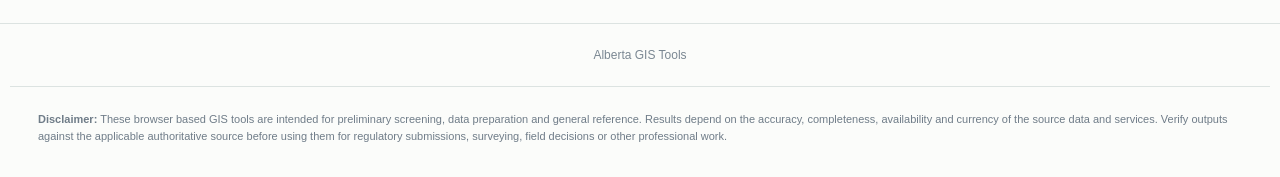
==== commit 41eda7b3: "Rename Shapefile Converter and refine punctuation" ====
--- a/index.html
+++ b/index.html
@@ -60,7 +60,7 @@
 
   <section class="hero">
     <div class="eyebrow">GIS Utility Portal</div>
-    <p>Access browser based tools for preparing submission files, converting coordinates, and handling common spatial data tasks.</p>
+    <p>Access browser based tools for preparing submission files, converting coordinates and handling common spatial data tasks.</p>
   </section>
 
   <main class="content">
@@ -73,7 +73,7 @@
             <svg viewBox="0 0 24 24" aria-hidden="true"><path d="M7 3.5h7l4 4V20a1 1 0 0 1-1 1H7a1 1 0 0 1-1-1V4.5a1 1 0 0 1 1-1Z"/><path d="M14 3.5V8h4"/><path d="m9 14 2 2 4-4"/></svg>
           </div>
           <h2>Alberta Submission File Converter</h2>
-          <p>Prepare GIS submission files for Alberta regulatory work, including OSE processing, polygon cleanup, attribute standardization, and submission ready ZIP creation.</p>
+          <p>Prepare GIS submission files for Alberta regulatory work, including OSE processing, polygon cleanup, attribute standardization and submission ready ZIP creation.</p>
           <div class="tool-meta"><span class="pill">Shapefiles</span><span class="pill">OSE</span><span class="pill">Submission ZIPs</span></div>
         </div>
         <a class="open-link" href="https://rjconstantin.github.io/alberta-submission-file-converter/">Open Submission Converter →</a>
@@ -85,7 +85,7 @@
             <svg viewBox="0 0 24 24" aria-hidden="true"><path d="M6 3.5h7l4 4V13"/><path d="M13 3.5V8h4"/><path d="M6 3.5v16.5a1 1 0 0 0 1 1h6"/><path d="m14.5 16 3-1.5 3 1.5-3 1.5-3-1.5Z"/><path d="m14.5 18 3 1.5 3-1.5"/></svg>
           </div>
           <h2>PDF Plan to Shapefile</h2>
-          <p>Upload a D56 or survey plan PDF, locate and reconstruct the proposed boundary on an Alberta map, confirm the location, and download a shapefile.</p>
+          <p>Upload a D56 or survey plan PDF, locate and reconstruct the proposed boundary on an Alberta map, confirm the location and download a shapefile.</p>
           <div class="tool-meta"><span class="pill">PDF Plans</span><span class="pill">ATS Map</span><span class="pill">Shapefiles</span></div>
         </div>
         <a class="open-link" href="https://rjconstantin.github.io/pdf-plan-to-shapefile/">Open PDF Plan Tool →</a>
@@ -109,22 +109,22 @@
             <svg viewBox="0 0 24 24" aria-hidden="true"><path d="M5 4h14v5H5zM5 9v10h14V9"/><path d="M10 9v10M5 14h14"/><circle cx="16" cy="11.5" r="1.4"/></svg>
           </div>
           <h2>Points to Shapefile</h2>
-          <p>Turn an Excel table, CSV, or copied and pasted coordinate list into a point shapefile. Select the X and Y fields, define the coordinate system, choose which attributes to keep, and name the output.</p>
+          <p>Turn an Excel table, CSV or copied and pasted coordinate list into a point shapefile. Select the X and Y fields, define the coordinate system, choose which attributes to keep and name the output.</p>
           <div class="tool-meta"><span class="pill">Excel / CSV</span><span class="pill">Paste Points</span><span class="pill">Shapefile ZIP</span></div>
         </div>
-        <a class="open-link" href="./table-to-shapefile/">Open Points Tool →</a>
+        <a class="open-link" href="https://rjconstantin.github.io/points-to-shapefile/">Open Points Tool →</a>
       </article>
 
       <article class="tool-card">
         <div>
-          <div class="tool-icon" aria-label="Spatial file format conversion">
+          <div class="tool-icon" aria-label="Shapefile format conversion">
             <svg viewBox="0 0 24 24" aria-hidden="true"><path d="M5 7h11"/><path d="m13 4 3 3-3 3"/><path d="M19 17H8"/><path d="m11 14-3 3 3 3"/><path d="M5 4v6M19 14v6"/></svg>
           </div>
-          <h2>Spatial File Converter</h2>
-          <p>Convert shapefile, KML, KMZ, and GPX data between formats. Select which fields are retained and choose which attribute is used as the feature name in GPX or KML output.</p>
+          <h2>Shapefile Converter</h2>
+          <p>Convert shapefile, KML, KMZ and GPX data between formats. Select which fields are retained and choose which attribute is used as the feature name in GPX or KML output.</p>
           <div class="tool-meta"><span class="pill">SHP</span><span class="pill">KML / KMZ</span><span class="pill">GPX</span></div>
         </div>
-        <a class="open-link" href="./spatial-file-converter/">Open File Converter →</a>
+        <a class="open-link" href="https://rjconstantin.github.io/spatial-file-converter/">Open Shapefile Converter →</a>
       </article>
 
       <article class="tool-card">
@@ -133,7 +133,7 @@
             <svg viewBox="0 0 24 24" aria-hidden="true"><path d="m3.5 7 8.5-4 8.5 4-8.5 4-8.5-4Z"/><path d="m3.5 11 8.5 4 8.5-4"/><path d="m3.5 15 8.5 4 4.2-2"/><circle cx="18.2" cy="17.2" r="2.6"/><path d="m20.1 19.1 2 2"/></svg>
           </div>
           <h2>Alberta Spatial Screening Tool</h2>
-          <p>Upload a project shapefile and screen it against Crown Land Reservations, historic resources, parks and protected areas, Public Land Use Zones, caribou ranges, Special Waters, ABMI wetlands, First Nations and Métis lands, and Green / White Area boundaries.</p>
+          <p>Upload a project shapefile and screen it against Crown Land Reservations, historic resources, parks and protected areas, Public Land Use Zones, caribou ranges, Special Waters, ABMI wetlands, First Nations and Métis lands and Green / White Area boundaries.</p>
           <div class="tool-meta"><span class="pill">GOA + ABMI</span><span class="pill">Spatial Screening</span><span class="pill">Regulatory Constraints</span></div>
         </div>
         <a class="open-link" href="./clr-overlap-checker/">Open Spatial Screening →</a>
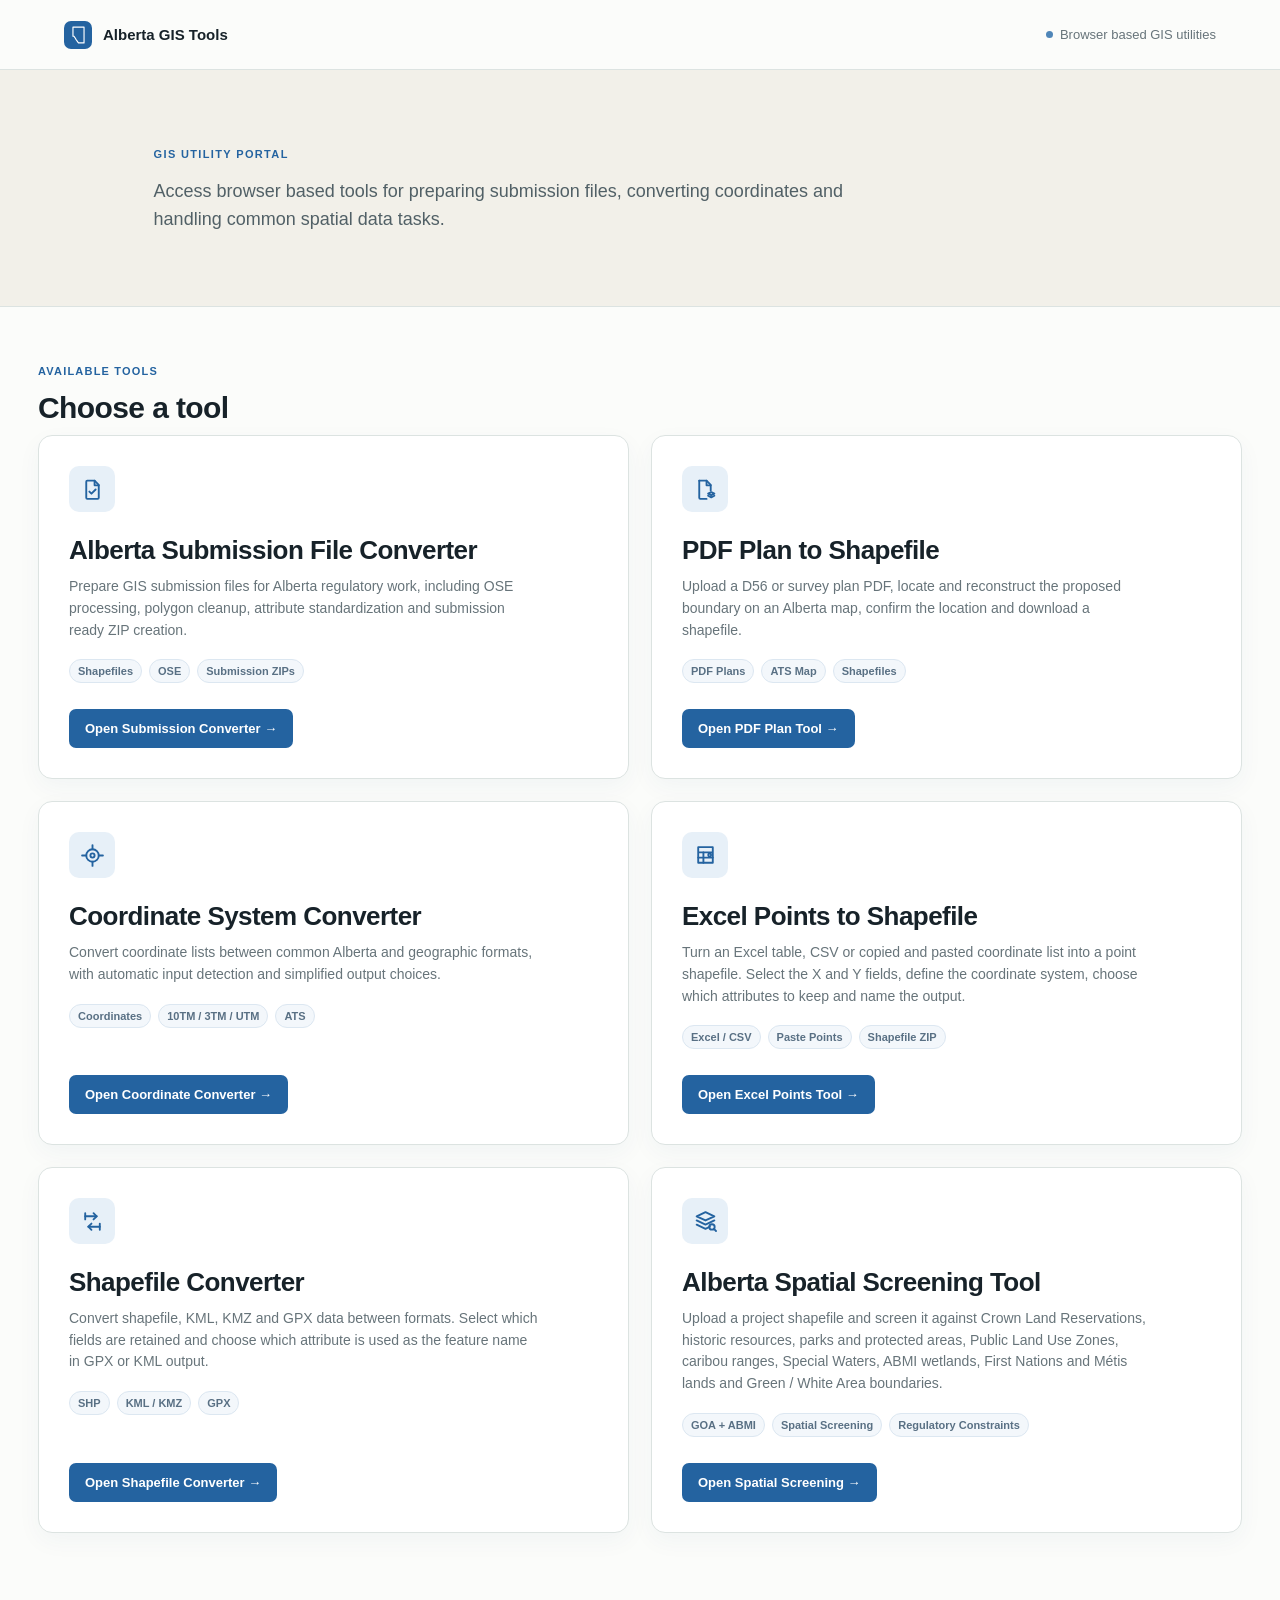
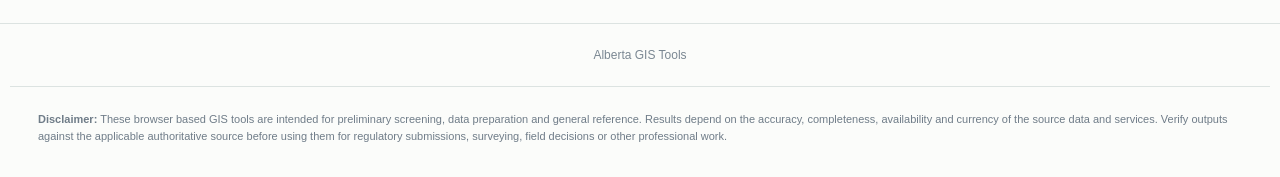
==== commit c29c5415: "Rename points tool to Excel Points to Shapefile" ====
--- a/index.html
+++ b/index.html
@@ -105,14 +105,14 @@
 
       <article class="tool-card">
         <div>
-          <div class="tool-icon" aria-label="Point table to shapefile">
+          <div class="tool-icon" aria-label="Excel point table to shapefile">
             <svg viewBox="0 0 24 24" aria-hidden="true"><path d="M5 4h14v5H5zM5 9v10h14V9"/><path d="M10 9v10M5 14h14"/><circle cx="16" cy="11.5" r="1.4"/></svg>
           </div>
-          <h2>Points to Shapefile</h2>
+          <h2>Excel Points to Shapefile</h2>
           <p>Turn an Excel table, CSV or copied and pasted coordinate list into a point shapefile. Select the X and Y fields, define the coordinate system, choose which attributes to keep and name the output.</p>
           <div class="tool-meta"><span class="pill">Excel / CSV</span><span class="pill">Paste Points</span><span class="pill">Shapefile ZIP</span></div>
         </div>
-        <a class="open-link" href="https://rjconstantin.github.io/points-to-shapefile/">Open Points Tool →</a>
+        <a class="open-link" href="https://rjconstantin.github.io/points-to-shapefile/">Open Excel Points Tool →</a>
       </article>
 
       <article class="tool-card">
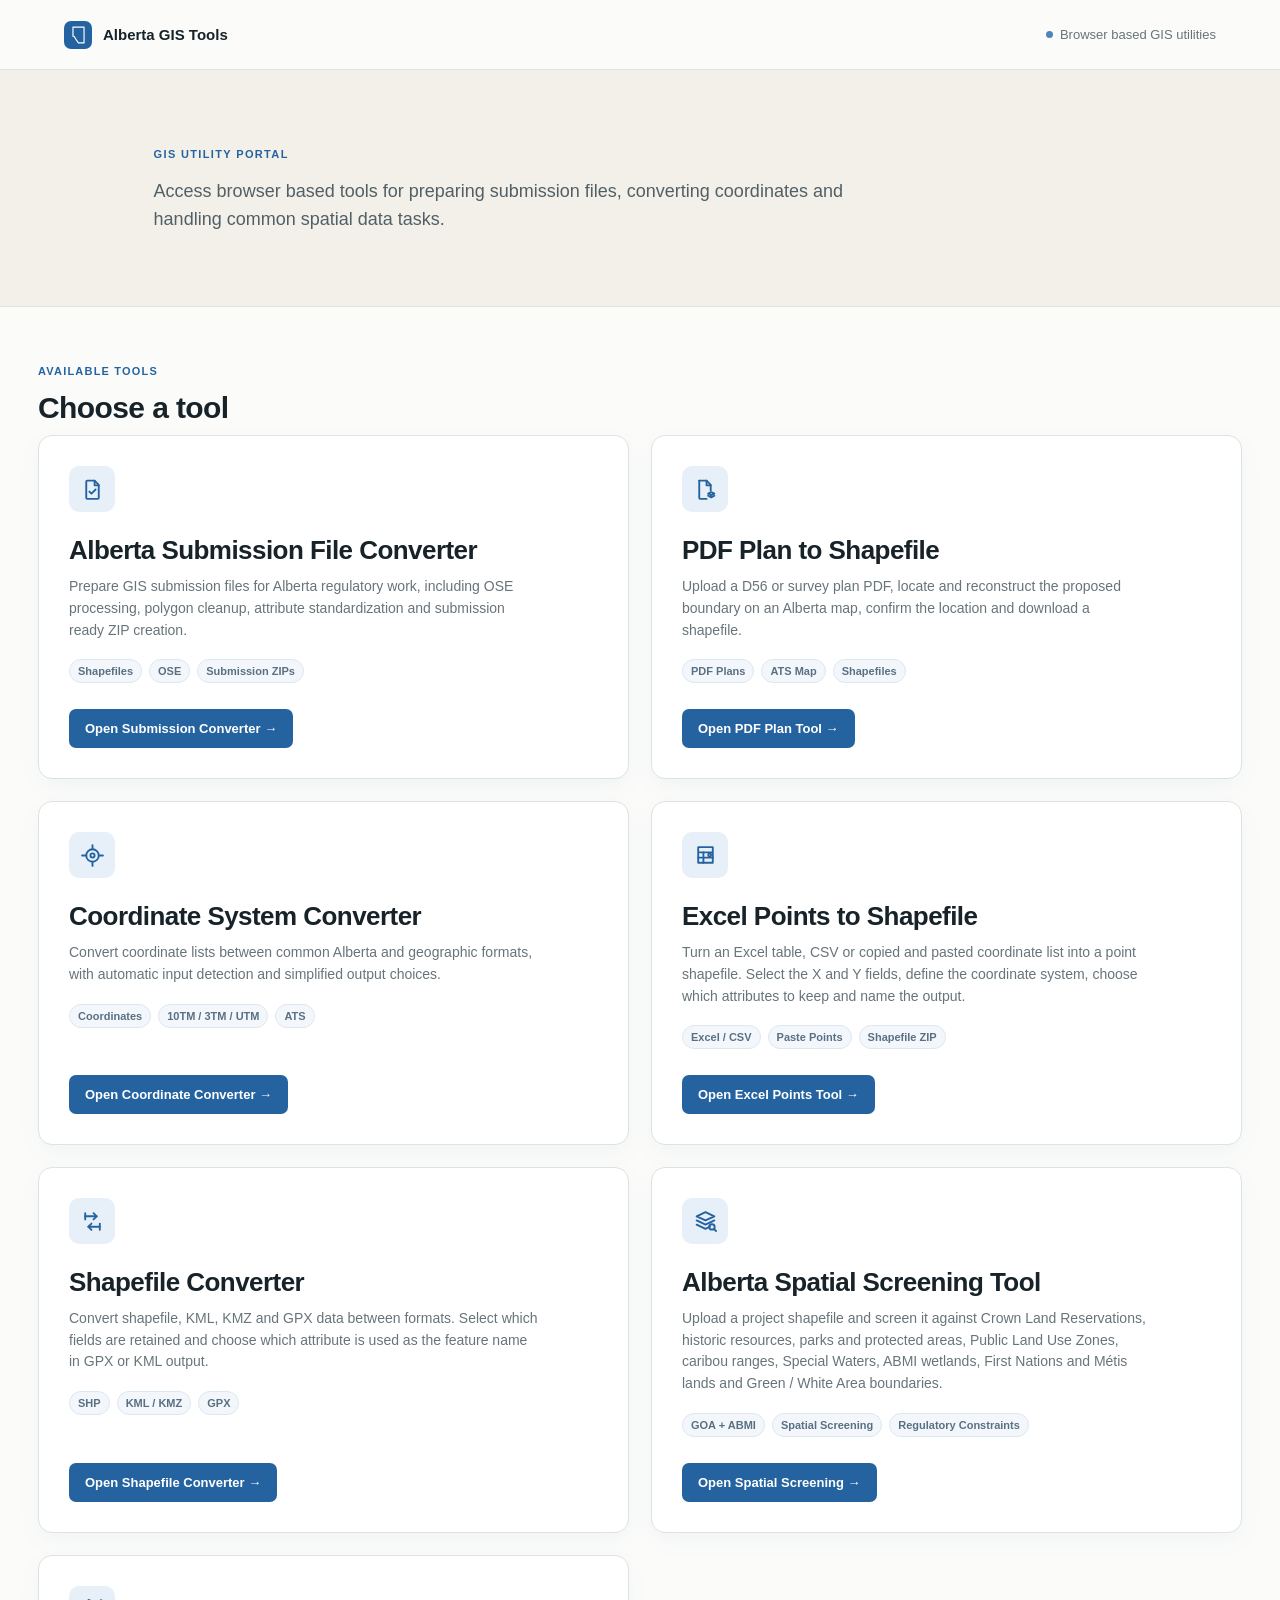
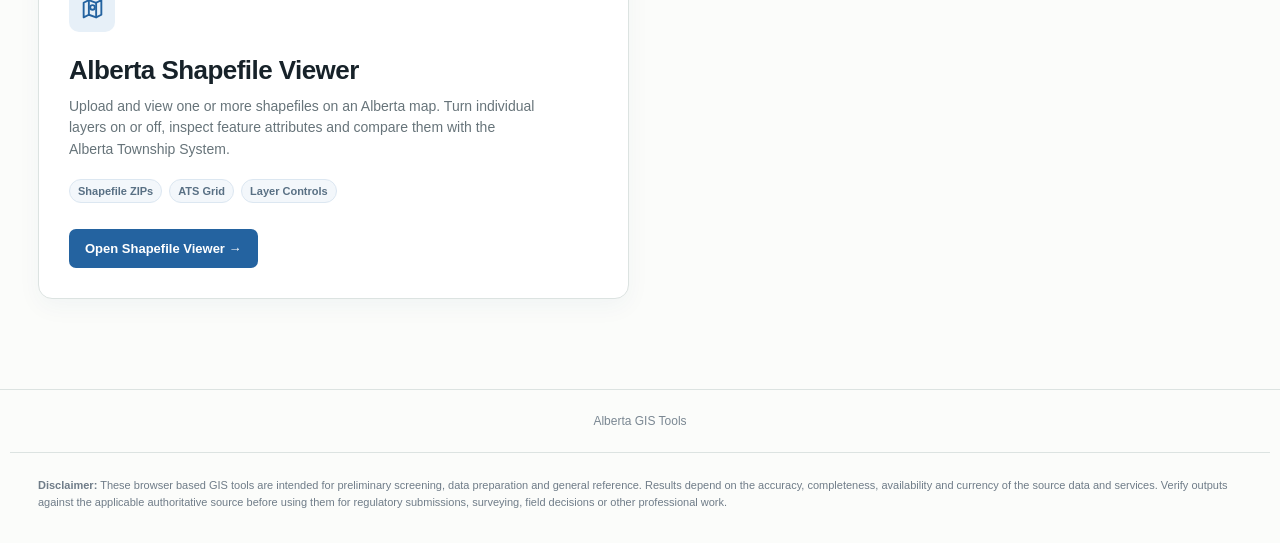
==== commit b37d208b: "Add Alberta shapefile viewer to tools" ====
--- a/index.html
+++ b/index.html
@@ -138,6 +138,18 @@
         </div>
         <a class="open-link" href="./clr-overlap-checker/">Open Spatial Screening →</a>
       </article>
+
+      <article class="tool-card">
+        <div>
+          <div class="tool-icon" aria-label="Shapefile map viewer">
+            <svg viewBox="0 0 24 24" aria-hidden="true"><path d="m3.5 6.5 5-2.5 7 2.5 5-2.5v14l-5 2.5-7-2.5-5 2.5Z"/><path d="M8.5 4v14M15.5 6.5v14"/><circle cx="12" cy="11" r="2.2"/></svg>
+          </div>
+          <h2>Alberta Shapefile Viewer</h2>
+          <p>Upload and view one or more shapefiles on an Alberta map. Turn individual layers on or off, inspect feature attributes and compare them with the Alberta Township System.</p>
+          <div class="tool-meta"><span class="pill">Shapefile ZIPs</span><span class="pill">ATS Grid</span><span class="pill">Layer Controls</span></div>
+        </div>
+        <a class="open-link" href="https://rjconstantin.github.io/alberta-shapefile-viewer/">Open Shapefile Viewer →</a>
+      </article>
     </div>
   </main>
 
